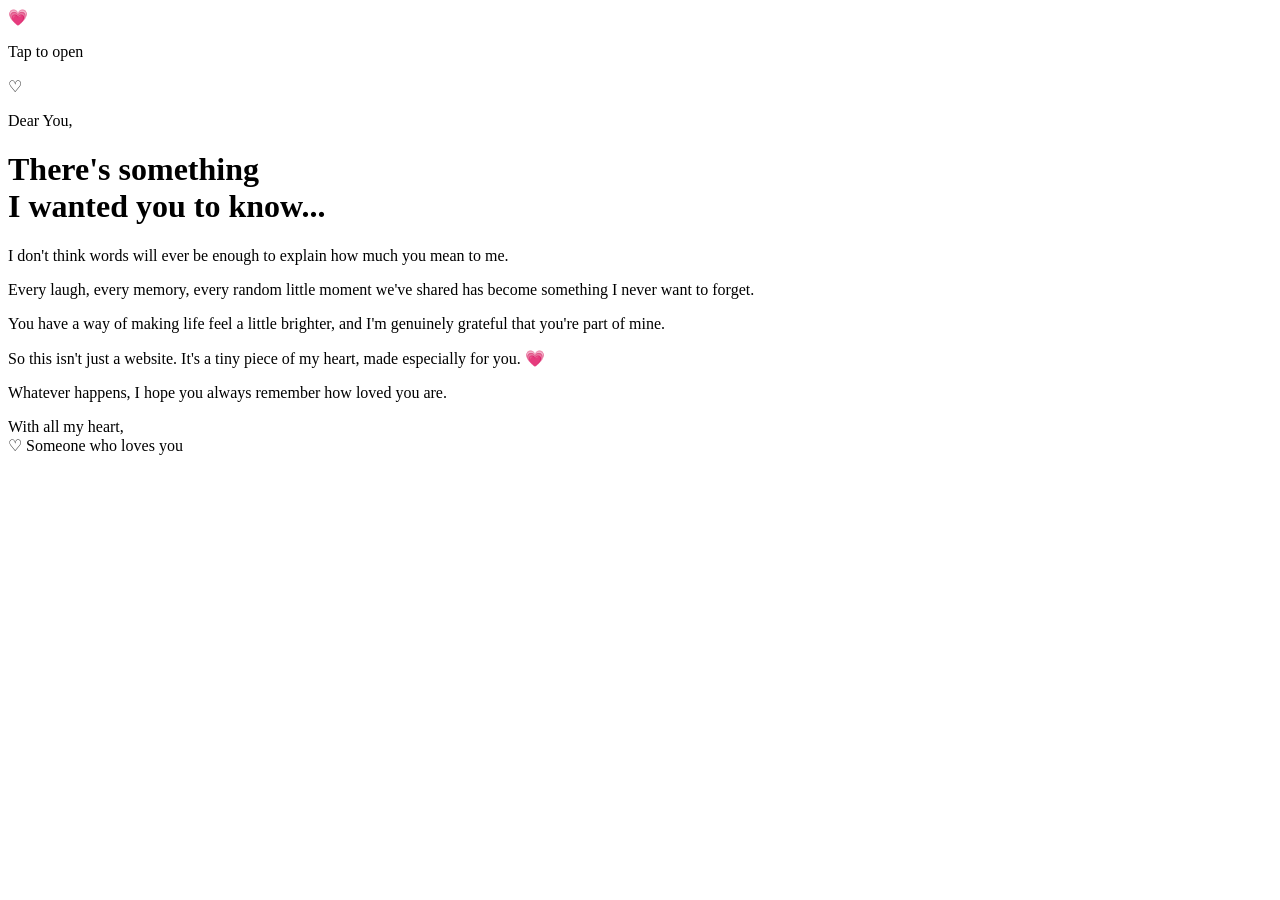
==== letter.html @ 0b1bb0fb "Add HTML letter page with interactive envelope" ====
<!DOCTYPE html>
<html lang="en">
<head>
<meta charset="UTF-8">
<meta name="viewport" content="width=device-width, initial-scale=1.0">
<title>A Letter For You 💌</title>
<link rel="stylesheet" href="style.css">
</head>

<body class="letter-page">

<div class="stars"></div>

<div class="letter-container">

    <div class="envelope" onclick="openLetter()">
        <div class="envelope-top"></div>

        <div class="envelope-heart">
            💗
        </div>

        <p>Tap to open</p>
    </div>

    <div class="letter" id="letter">

        <div class="letter-decoration">♡</div>

        <p class="dear">Dear You,</p>

        <h1>There's something<br>I wanted you to know...</h1>

        <p>
            I don't think words will ever be enough to explain
            how much you mean to me.
        </p>

        <p>
            Every laugh, every memory, every random little moment
            we've shared has become something I never want to forget.
        </p>

        <p>
            You have a way of making life feel a little brighter,
            and I'm genuinely grateful that you're part of mine.
        </p>

        <p>
            So this isn't just a website.
            It's a tiny piece of my heart, made especially for you. 💗
        </p>

        <p class="final-line">
            Whatever happens, I hope you always remember
            how loved you are.
        </p>

        <div class="signature">
            With all my heart,<br>
            <span>♡ Someone who loves you</span>
        </div>

    </div>

</div>

<script>

function openLetter() {
    document.querySelector(".envelope").classList.add("opened");

    setTimeout(() => {
        document.getElementById("letter").classList.add("visible");
    }, 700);
}

</script>

</body>
</html>
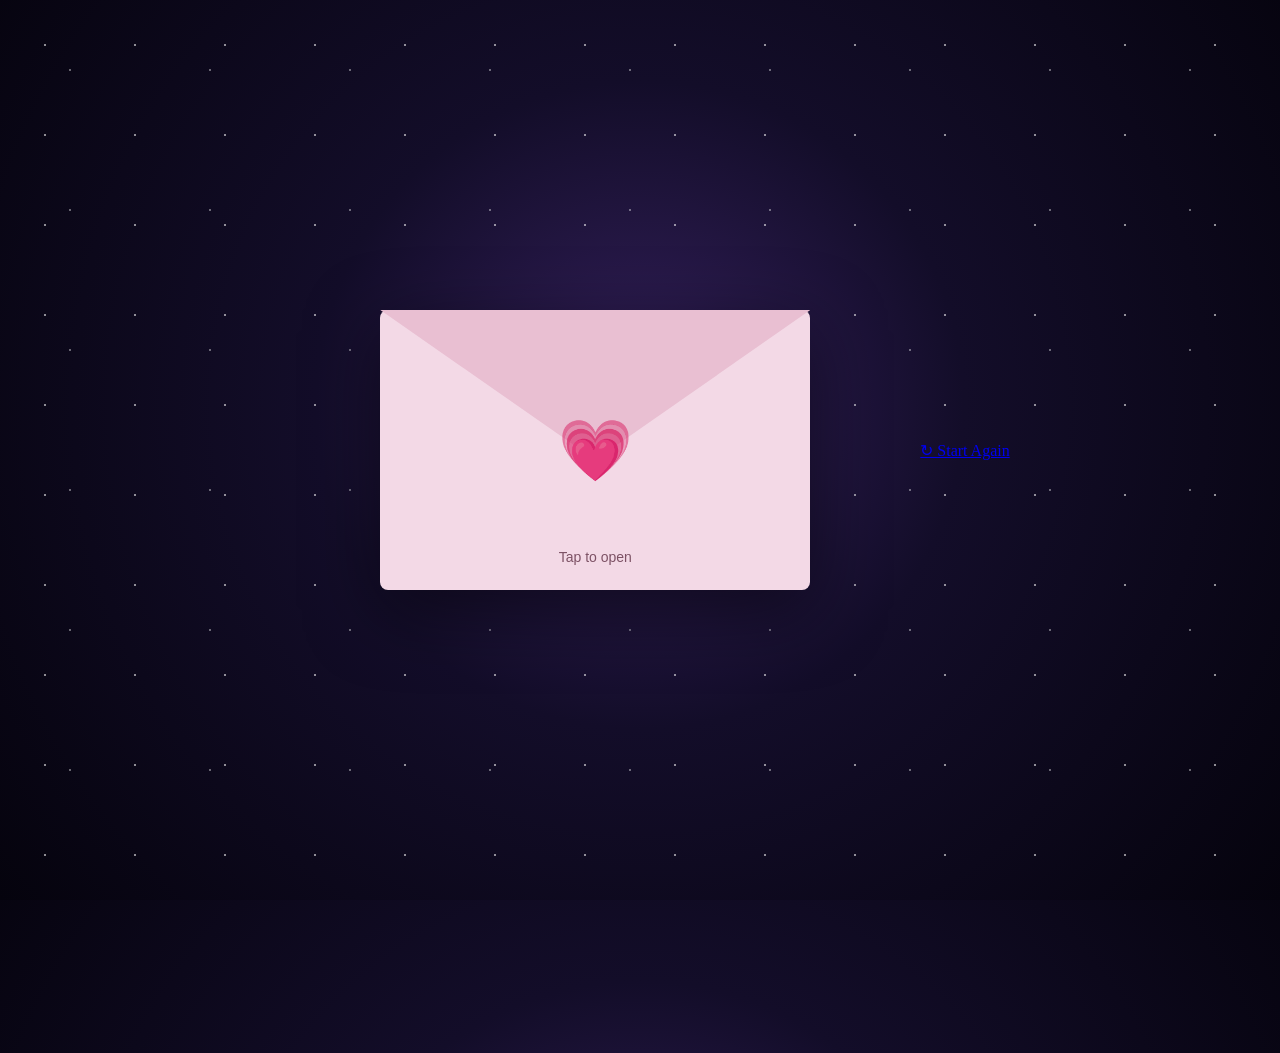
==== commit f642947a: "Fix formatting of HTML anchor tag" ====
--- a/letter.html
+++ b/letter.html
@@ -76,6 +76,6 @@
 }
 
 </script>
-
+<a href="index.html" class="start-again">↻ Start Again</a>
 </body>
 </html>
--- a/style.css
+++ b/style.css
@@ -0,0 +1,591 @@
+* {
+    box-sizing: border-box;
+    margin: 0;
+    padding: 0;
+}
+
+body {
+    font-family: Georgia, serif;
+    overflow-x: hidden;
+    color: white;
+}
+
+/* =========================
+   GALAXY BACKGROUND
+========================= */
+
+.opening,
+.galaxy,
+.letter-page {
+    min-height: 100vh;
+    background:
+        radial-gradient(circle at 50% 45%, #34205c 0%, #130d29 40%, #05030d 100%);
+    position: relative;
+}
+
+.stars {
+    position: fixed;
+    inset: 0;
+    pointer-events: none;
+    background-image:
+        radial-gradient(circle, white 1px, transparent 1px),
+        radial-gradient(circle, rgba(255,255,255,.7) 1px, transparent 1px);
+    background-size: 90px 90px, 140px 140px;
+    animation: starsMove 15s linear infinite;
+    opacity: .55;
+}
+
+@keyframes starsMove {
+    from {
+        transform: translateY(0);
+    }
+    to {
+        transform: translateY(-90px);
+    }
+}
+
+/* =========================
+   OPENING PAGE
+========================= */
+
+.opening {
+    display: flex;
+    justify-content: center;
+    align-items: center;
+    text-align: center;
+    padding: 25px;
+}
+
+.opening-card {
+    width: min(90%, 520px);
+    padding: 45px 25px;
+    position: relative;
+    z-index: 2;
+}
+
+.tiny-heart {
+    font-size: 65px;
+    animation: heartbeat 1.5s infinite;
+    margin-bottom: 20px;
+}
+
+.small-text {
+    letter-spacing: 5px;
+    font-size: 12px;
+    opacity: .7;
+}
+
+.opening h1 {
+    font-size: clamp(38px, 10vw, 65px);
+    line-height: 1.05;
+    margin: 15px 0;
+}
+
+.opening-text {
+    font-size: 18px;
+    opacity: .8;
+}
+
+.gift {
+    font-size: 75px;
+    margin: 25px;
+    animation: float 3s ease-in-out infinite;
+}
+
+.hint {
+    font-size: 13px;
+    opacity: .55;
+    margin-bottom: 25px;
+}
+
+.open-btn,
+.next-btn {
+    display: inline-block;
+    padding: 15px 28px;
+    border-radius: 40px;
+    background: rgba(255,255,255,.12);
+    border: 1px solid rgba(255,255,255,.3);
+    color: white;
+    text-decoration: none;
+    backdrop-filter: blur(10px);
+    transition: .3s;
+}
+
+.open-btn:hover,
+.next-btn:hover {
+    transform: scale(1.07);
+    background: rgba(255,255,255,.2);
+}
+
+@keyframes heartbeat {
+    50% {
+        transform: scale(1.18);
+    }
+}
+
+@keyframes float {
+    50% {
+        transform: translateY(-15px);
+    }
+}
+
+/* =========================
+   GALAXY PAGE
+========================= */
+
+.galaxy {
+    min-height: 100vh;
+    display: flex;
+    justify-content: center;
+    align-items: center;
+    overflow: hidden;
+}
+
+.galaxy-title {
+    position: absolute;
+    top: 45px;
+    text-align: center;
+    z-index: 5;
+}
+
+.galaxy-title p {
+    font-size: 11px;
+    letter-spacing: 5px;
+    opacity: .6;
+}
+
+.galaxy-title h1 {
+    font-size: clamp(30px, 8vw, 55px);
+    margin: 8px 0;
+}
+
+.galaxy-title span {
+    font-size: 14px;
+    opacity: .65;
+}
+
+/* ORBITS */
+
+.orbit {
+    position: absolute;
+    border: 1px solid rgba(255,255,255,.12);
+    border-radius: 50%;
+    animation: orbitSpin linear infinite;
+}
+
+.orbit1 {
+    width: 330px;
+    height: 330px;
+    animation-duration: 18s;
+}
+
+.orbit2 {
+    width: 500px;
+    height: 500px;
+    animation-duration: 27s;
+}
+
+.orbit3 {
+    width: 670px;
+    height: 670px;
+    animation-duration: 36s;
+}
+
+@keyframes orbitSpin {
+    from {
+        transform: rotate(0deg);
+    }
+    to {
+        transform: rotate(360deg);
+    }
+}
+
+/* HEART PHOTOS */
+
+.heart-photo {
+    width: 105px;
+    height: 105px;
+    position: absolute;
+    overflow: hidden;
+    cursor: pointer;
+
+    transform: rotate(-45deg);
+
+    filter: drop-shadow(0 0 15px rgba(255,120,200,.45));
+
+    transition: .4s;
+}
+
+.heart-photo::before,
+.heart-photo::after {
+    content: "";
+    position: absolute;
+    width: 100%;
+    height: 100%;
+    border-radius: 50%;
+    background: inherit;
+}
+
+.heart-photo::before {
+    top: -50%;
+    left: 0;
+}
+
+.heart-photo::after {
+    left: 50%;
+    top: 0;
+}
+
+.heart-photo img {
+    width: 100%;
+    height: 100%;
+    object-fit: cover;
+    transform: rotate(45deg) scale(1.35);
+    position: relative;
+    z-index: 2;
+}
+
+.heart-photo:hover {
+    transform: rotate(-45deg) scale(1.25);
+    z-index: 20;
+}
+
+/* positions */
+
+.photo-a {
+    top: -50px;
+    left: 110px;
+}
+
+.photo-b {
+    bottom: -50px;
+    right: 110px;
+}
+
+.photo-c {
+    top: 40px;
+    left: -50px;
+}
+
+.photo-d {
+    bottom: 40px;
+    right: -50px;
+}
+
+.photo-e {
+    top: 270px;
+    left: 10px;
+}
+
+.photo-f {
+    top: 270px;
+    right: 10px;
+}
+
+.center-heart {
+    font-size: 90px;
+    animation: heartbeat 1.8s infinite;
+    text-shadow: 0 0 35px rgba(255,150,220,.8);
+    z-index: 4;
+}
+
+/* MESSAGE POPUP */
+
+.message-box {
+    position: fixed;
+    inset: 0;
+    background: rgba(0,0,0,.65);
+    backdrop-filter: blur(10px);
+    display: flex;
+    justify-content: center;
+    align-items: center;
+    padding: 25px;
+
+    opacity: 0;
+    pointer-events: none;
+    transition: .4s;
+
+    z-index: 100;
+}
+
+.message-box.show {
+    opacity: 1;
+    pointer-events: auto;
+}
+
+.message-box > div {
+    max-width: 400px;
+    padding: 40px 30px;
+    text-align: center;
+    border-radius: 25px;
+    background: rgba(255,255,255,.1);
+    border: 1px solid rgba(255,255,255,.25);
+    backdrop-filter: blur(20px);
+}
+
+.message-box h2 {
+    font-size: 45px;
+}
+
+.message-box p {
+    font-size: 20px;
+    line-height: 1.6;
+}
+
+.message-box button {
+    position: absolute;
+    top: 25px;
+    right: 25px;
+    border: 0;
+    background: none;
+    color: white;
+    font-size: 35px;
+}
+
+.next-btn {
+    position: fixed;
+    bottom: 25px;
+    z-index: 10;
+}
+
+/* =========================
+   LETTER PAGE
+========================= */
+
+.letter-page {
+    min-height: 100vh;
+    display: flex;
+    justify-content: center;
+    align-items: center;
+    padding: 30px 20px;
+}
+
+.letter-container {
+    width: min(92%, 650px);
+    text-align: center;
+    position: relative;
+    z-index: 3;
+}
+
+.envelope {
+    width: min(90%, 430px);
+    height: 280px;
+    margin: auto;
+    position: relative;
+    background: #f3d9e6;
+    border-radius: 8px;
+    cursor: pointer;
+    box-shadow: 0 20px 70px rgba(0,0,0,.5);
+    transition: 1s;
+}
+
+.envelope-top {
+    position: absolute;
+    top: 0;
+    left: 0;
+    width: 100%;
+    height: 150px;
+    background: #e9bfd2;
+    clip-path: polygon(0 0, 100% 0, 50% 100%);
+    transform-origin: top;
+    transition: 1s;
+    z-index: 3;
+}
+
+.envelope-heart {
+    position: absolute;
+    left: 50%;
+    top: 105px;
+    transform: translateX(-50%);
+    font-size: 60px;
+    z-index: 5;
+}
+
+.envelope p {
+    position: absolute;
+    bottom: 25px;
+    width: 100%;
+    color: #7d5265;
+    font-family: Arial, sans-serif;
+    font-size: 14px;
+}
+
+.envelope.opened .envelope-top {
+    transform: rotateX(180deg);
+}
+
+.envelope.opened {
+    opacity: 0;
+    transform: translateY(-50px);
+}
+
+/* LETTER */
+
+.letter {
+    position: absolute;
+    top: 0;
+    left: 0;
+    width: 100%;
+    background: #fffafc;
+    color: #543744;
+    padding: 45px 35px;
+    border-radius: 12px;
+    text-align: left;
+    box-shadow: 0 20px 70px rgba(0,0,0,.5);
+
+    opacity: 0;
+    transform: translateY(80px) scale(.9);
+    pointer-events: none;
+
+    transition: 1s;
+}
+
+.letter.visible {
+    opacity: 1;
+    transform: translateY(0) scale(1);
+    pointer-events: auto;
+}
+
+.letter-decoration {
+    text-align: center;
+    font-size: 40px;
+    margin-bottom: 15px;
+}
+
+.dear {
+    font-size: 20px;
+    margin-bottom: 20px;
+}
+
+.letter h1 {
+    font-size: clamp(28px, 7vw, 45px);
+    line-height: 1.1;
+    margin-bottom: 25px;
+}
+
+.letter p {
+    font-size: 17px;
+    line-height: 1.8;
+    margin-bottom: 20px;
+}
+
+.final-line {
+    font-style: italic;
+}
+
+.signature {
+    text-align: right;
+    margin-top: 35px;
+    font-size: 16px;
+}
+
+.signature span {
+    font-size: 20px;
+}
+
+/* MOBILE */
+
+@media(max-width:600px) {
+
+    .orbit1 {
+        width: 250px;
+        height: 250px;
+    }
+
+    .orbit2 {
+        width: 390px;
+        height: 390px;
+    }
+
+    .orbit3 {
+        width: 530px;
+        height: 530px;
+    }
+
+    .heart-photo {
+        width: 80px;
+        height: 80px;
+    }
+
+    .photo-a {
+        left: 80px;
+    }
+
+    .photo-b {
+        right: 80px;
+    }
+
+    .photo-e {
+        left: 5px;
+    }
+
+    .photo-f {
+        right: 5px;
+    }
+
+    .center-heart {
+        font-size: 65px;
+    }
+
+    .letter {
+        padding: 35px 22px;
+    }
+
+    .letter p {
+        font-size: 15px;
+    }
+}
+.heart-zone {
+  position: relative;
+  width: 100%;
+  height: 520px;
+}
+
+.memory-heart {
+  position: absolute;
+  font-size: 65px;
+  color: white;
+  text-shadow: 0 0 20px #ff9de2;
+  cursor: pointer;
+  animation: floatingHeart 3s ease-in-out infinite;
+}
+
+.memory-heart:nth-child(1) {
+  top: 10%;
+  left: 18%;
+}
+
+.memory-heart:nth-child(2) {
+  top: 30%;
+  right: 18%;
+}
+
+.memory-heart:nth-child(3) {
+  top: 50%;
+  left: 42%;
+}
+
+.memory-heart:nth-child(4) {
+  top: 68%;
+  left: 12%;
+}
+
+.memory-heart:nth-child(5) {
+  top: 75%;
+  right: 20%;
+}
+
+.memory-heart:nth-child(6) {
+  top: 42%;
+  left: 70%;
+}
+
+@keyframes floatingHeart {
+  0%, 100% {
+    transform: translateY(0) scale(1);
+  }
+
+  50% {
+    transform: translateY(-15px) scale(1.12);
+  }
+    }
